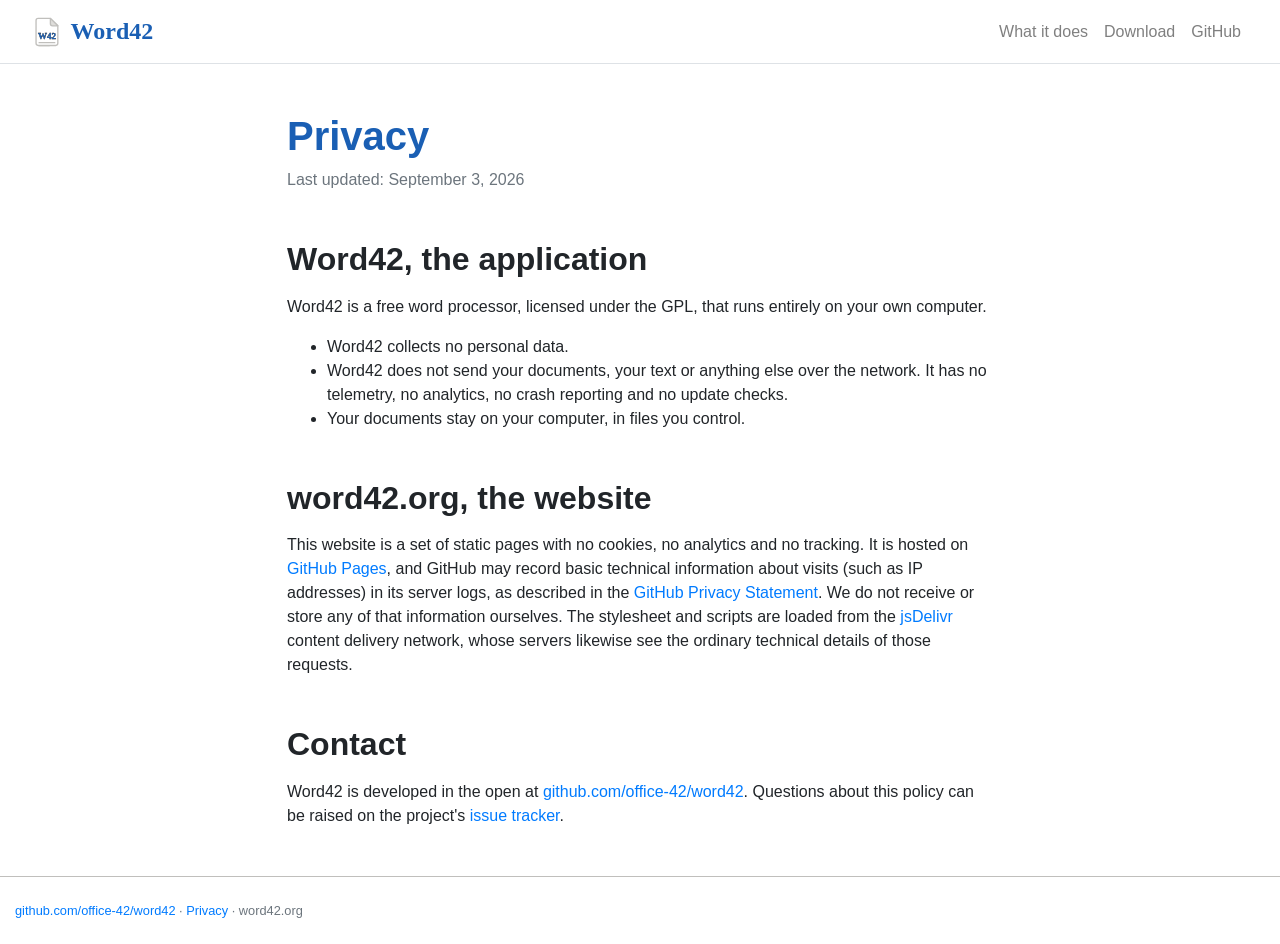
==== privacy.html @ 2c9b0827 "Serve the privacy policy as a page of the site Replace the Jekyll-markdown privacy.md with a privacy" ====
<!DOCTYPE html>
<html lang="en">
<head>
<meta charset="utf-8">
<meta name="viewport" content="width=device-width, initial-scale=1, shrink-to-fit=no">
<title>Privacy — Word42</title>
<meta name="description" content="The privacy policy of Word42, a classic word processor, and of word42.org: no data collection, no telemetry, no cookies, no tracking.">
<link rel="icon" type="image/svg+xml" href="images/icon.svg">
<link rel="stylesheet" href="https://cdn.jsdelivr.net/npm/bootstrap@4.6.2/dist/css/bootstrap.min.css">
<style>
  :root {
    --w42-blue: #1a5fb4;
    --w42-rule: #c0bfbc;
  }
  @media (min-width: 1200px) {
    .container { max-width: 1320px; }
  }
  .font-serif {
    font-family: 'Times New Roman', 'Liberation Serif', Tinos, Times, serif;
  }
  .text-w42 { color: var(--w42-blue) !important; }
  h1 { font-weight: 700; color: var(--w42-blue); }
  h2 { font-weight: 700; }
  footer { border-top: 1px solid var(--w42-rule); }
</style>
</head>
<body>

<nav class="navbar navbar-expand-md navbar-light bg-white border-bottom sticky-top">
  <div class="container">
    <a class="navbar-brand font-serif font-weight-bold text-w42" href="./" style="font-size:1.5rem;">
      <img src="images/icon.svg" width="34" height="34" alt="" style="vertical-align:middle;">
      Word42
    </a>
    <button class="navbar-toggler" type="button" data-toggle="collapse" data-target="#navContent"
            aria-controls="navContent" aria-expanded="false" aria-label="Toggle navigation">
      <span class="navbar-toggler-icon"></span>
    </button>
    <div class="collapse navbar-collapse" id="navContent">
      <ul class="navbar-nav ml-auto">
        <li class="nav-item"><a class="nav-link" href="./#about">What it does</a></li>
        <li class="nav-item"><a class="nav-link" href="./#download">Download</a></li>
        <li class="nav-item"><a class="nav-link" href="https://github.com/office-42/word42">GitHub</a></li>
      </ul>
    </div>
  </div>
</nav>

<main class="py-5">
  <div class="container" style="max-width: 46rem;">
    <h1 class="mb-2">Privacy</h1>
    <p class="text-muted">Last updated: September 3, 2026</p>

    <h2 class="mt-5 mb-3">Word42, the application</h2>
    <p>Word42 is a free word processor, licensed under the GPL, that runs entirely on your
    own computer.</p>
    <ul>
      <li>Word42 collects no personal data.</li>
      <li>Word42 does not send your documents, your text or anything else over the network.
      It has no telemetry, no analytics, no crash reporting and no update checks.</li>
      <li>Your documents stay on your computer, in files you control.</li>
    </ul>

    <h2 class="mt-5 mb-3">word42.org, the website</h2>
    <p>This website is a set of static pages with no cookies, no analytics and no tracking.
    It is hosted on <a href="https://pages.github.com/">GitHub Pages</a>, and GitHub may
    record basic technical information about visits (such as IP addresses) in its server
    logs, as described in the
    <a href="https://docs.github.com/en/site-policy/privacy-policies/github-general-privacy-statement">GitHub
    Privacy Statement</a>. We do not receive or store any of that information ourselves.
    The stylesheet and scripts are loaded from the
    <a href="https://www.jsdelivr.com/">jsDelivr</a> content delivery network, whose
    servers likewise see the ordinary technical details of those requests.</p>

    <h2 class="mt-5 mb-3">Contact</h2>
    <p class="mb-0">Word42 is developed in the open at
    <a href="https://github.com/office-42/word42">github.com/office-42/word42</a>.
    Questions about this policy can be raised on the project's
    <a href="https://github.com/office-42/word42/issues">issue tracker</a>.</p>
  </div>
</main>

<footer class="py-4 bg-white">
  <div class="container">
    <p class="small text-muted mb-0">
      <a href="https://github.com/office-42/word42">github.com/office-42/word42</a> ·
      <a href="privacy">Privacy</a> · word42.org
    </p>
  </div>
</footer>

<script src="https://cdn.jsdelivr.net/npm/jquery@3.5.1/dist/jquery.slim.min.js"></script>
<script src="https://cdn.jsdelivr.net/npm/bootstrap@4.6.2/dist/js/bootstrap.bundle.min.js"></script>
</body>
</html>
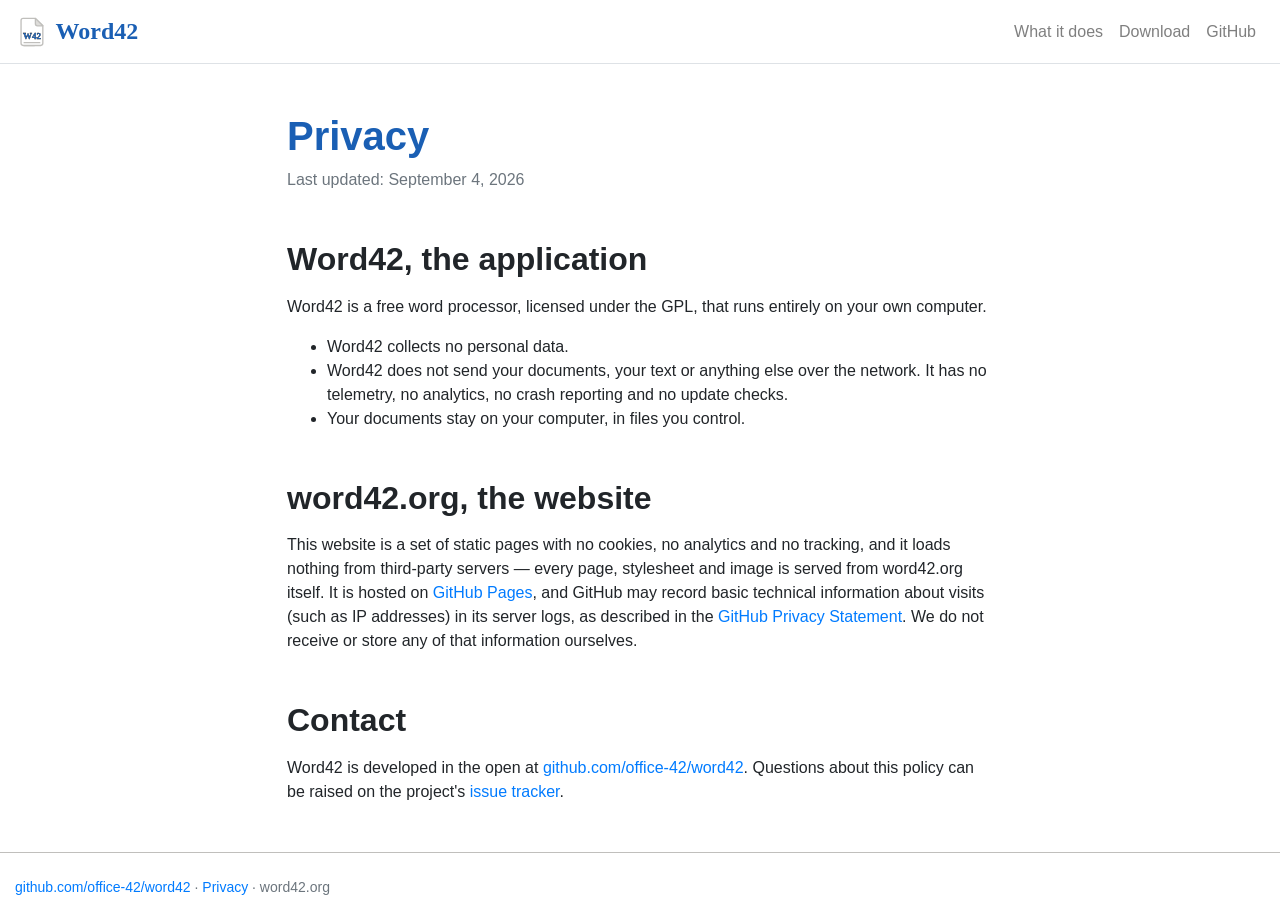
==== commit 9bc89a9b: "Make the site self-contained and easier to scan Bootstrap's stylesheet is served from word42.org its" ====
--- a/privacy.html
+++ b/privacy.html
@@ -5,8 +5,16 @@
 <meta name="viewport" content="width=device-width, initial-scale=1, shrink-to-fit=no">
 <title>Privacy — Word42</title>
 <meta name="description" content="The privacy policy of Word42, a classic word processor, and of word42.org: no data collection, no telemetry, no cookies, no tracking.">
+<link rel="canonical" href="https://word42.org/privacy">
+<meta property="og:type" content="website">
+<meta property="og:title" content="Privacy — Word42">
+<meta property="og:description" content="The privacy policy of Word42, a classic word processor, and of word42.org: no data collection, no telemetry, no cookies, no tracking.">
+<meta property="og:url" content="https://word42.org/privacy">
+<meta name="twitter:card" content="summary">
+<meta name="theme-color" content="#1a5fb4">
 <link rel="icon" type="image/svg+xml" href="images/icon.svg">
-<link rel="stylesheet" href="https://cdn.jsdelivr.net/npm/bootstrap@4.6.2/dist/css/bootstrap.min.css">
+<link rel="apple-touch-icon" href="images/icon-180.png">
+<link rel="stylesheet" href="css/bootstrap.min.css">
 <style>
   :root {
     --w42-blue: #1a5fb4;
@@ -19,6 +27,11 @@
     font-family: 'Times New Roman', 'Liberation Serif', Tinos, Times, serif;
   }
   .text-w42 { color: var(--w42-blue) !important; }
+  .navbar-brand { font-size: 1.5rem; }
+  .navbar .nav-link { white-space: nowrap; }
+  @media (max-width: 480px) {
+    .brand-name { display: none; }
+  }
   h1 { font-weight: 700; color: var(--w42-blue); }
   h2 { font-weight: 700; }
   footer { border-top: 1px solid var(--w42-rule); }
@@ -26,30 +39,24 @@
 </head>
 <body>
 
-<nav class="navbar navbar-expand-md navbar-light bg-white border-bottom sticky-top">
+<nav class="navbar navbar-expand navbar-light bg-white border-bottom sticky-top">
   <div class="container">
-    <a class="navbar-brand font-serif font-weight-bold text-w42" href="./" style="font-size:1.5rem;">
-      <img src="images/icon.svg" width="34" height="34" alt="" style="vertical-align:middle;">
-      Word42
+    <a class="navbar-brand font-serif font-weight-bold text-w42" href="./">
+      <img src="images/icon.svg" width="34" height="34" alt="Word42" style="vertical-align:middle;">
+      <span class="brand-name">Word42</span>
     </a>
-    <button class="navbar-toggler" type="button" data-toggle="collapse" data-target="#navContent"
-            aria-controls="navContent" aria-expanded="false" aria-label="Toggle navigation">
-      <span class="navbar-toggler-icon"></span>
-    </button>
-    <div class="collapse navbar-collapse" id="navContent">
-      <ul class="navbar-nav ml-auto">
-        <li class="nav-item"><a class="nav-link" href="./#about">What it does</a></li>
-        <li class="nav-item"><a class="nav-link" href="./#download">Download</a></li>
-        <li class="nav-item"><a class="nav-link" href="https://github.com/office-42/word42">GitHub</a></li>
-      </ul>
-    </div>
+    <ul class="navbar-nav ml-auto">
+      <li class="nav-item"><a class="nav-link" href="./#about">What it does</a></li>
+      <li class="nav-item"><a class="nav-link" href="./#download">Download</a></li>
+      <li class="nav-item"><a class="nav-link" href="https://github.com/office-42/word42">GitHub</a></li>
+    </ul>
   </div>
 </nav>
 
 <main class="py-5">
   <div class="container" style="max-width: 46rem;">
     <h1 class="mb-2">Privacy</h1>
-    <p class="text-muted">Last updated: September 3, 2026</p>
+    <p class="text-muted">Last updated: September 4, 2026</p>
 
     <h2 class="mt-5 mb-3">Word42, the application</h2>
     <p>Word42 is a free word processor, licensed under the GPL, that runs entirely on your
@@ -62,15 +69,14 @@
     </ul>
 
     <h2 class="mt-5 mb-3">word42.org, the website</h2>
-    <p>This website is a set of static pages with no cookies, no analytics and no tracking.
-    It is hosted on <a href="https://pages.github.com/">GitHub Pages</a>, and GitHub may
-    record basic technical information about visits (such as IP addresses) in its server
-    logs, as described in the
+    <p>This website is a set of static pages with no cookies, no analytics and no tracking,
+    and it loads nothing from third-party servers — every page, stylesheet and image is
+    served from word42.org itself. It is hosted on
+    <a href="https://pages.github.com/">GitHub Pages</a>, and GitHub may record basic
+    technical information about visits (such as IP addresses) in its server logs, as
+    described in the
     <a href="https://docs.github.com/en/site-policy/privacy-policies/github-general-privacy-statement">GitHub
-    Privacy Statement</a>. We do not receive or store any of that information ourselves.
-    The stylesheet and scripts are loaded from the
-    <a href="https://www.jsdelivr.com/">jsDelivr</a> content delivery network, whose
-    servers likewise see the ordinary technical details of those requests.</p>
+    Privacy Statement</a>. We do not receive or store any of that information ourselves.</p>
 
     <h2 class="mt-5 mb-3">Contact</h2>
     <p class="mb-0">Word42 is developed in the open at
@@ -89,7 +95,5 @@
   </div>
 </footer>
 
-<script src="https://cdn.jsdelivr.net/npm/jquery@3.5.1/dist/jquery.slim.min.js"></script>
-<script src="https://cdn.jsdelivr.net/npm/bootstrap@4.6.2/dist/js/bootstrap.bundle.min.js"></script>
 </body>
 </html>
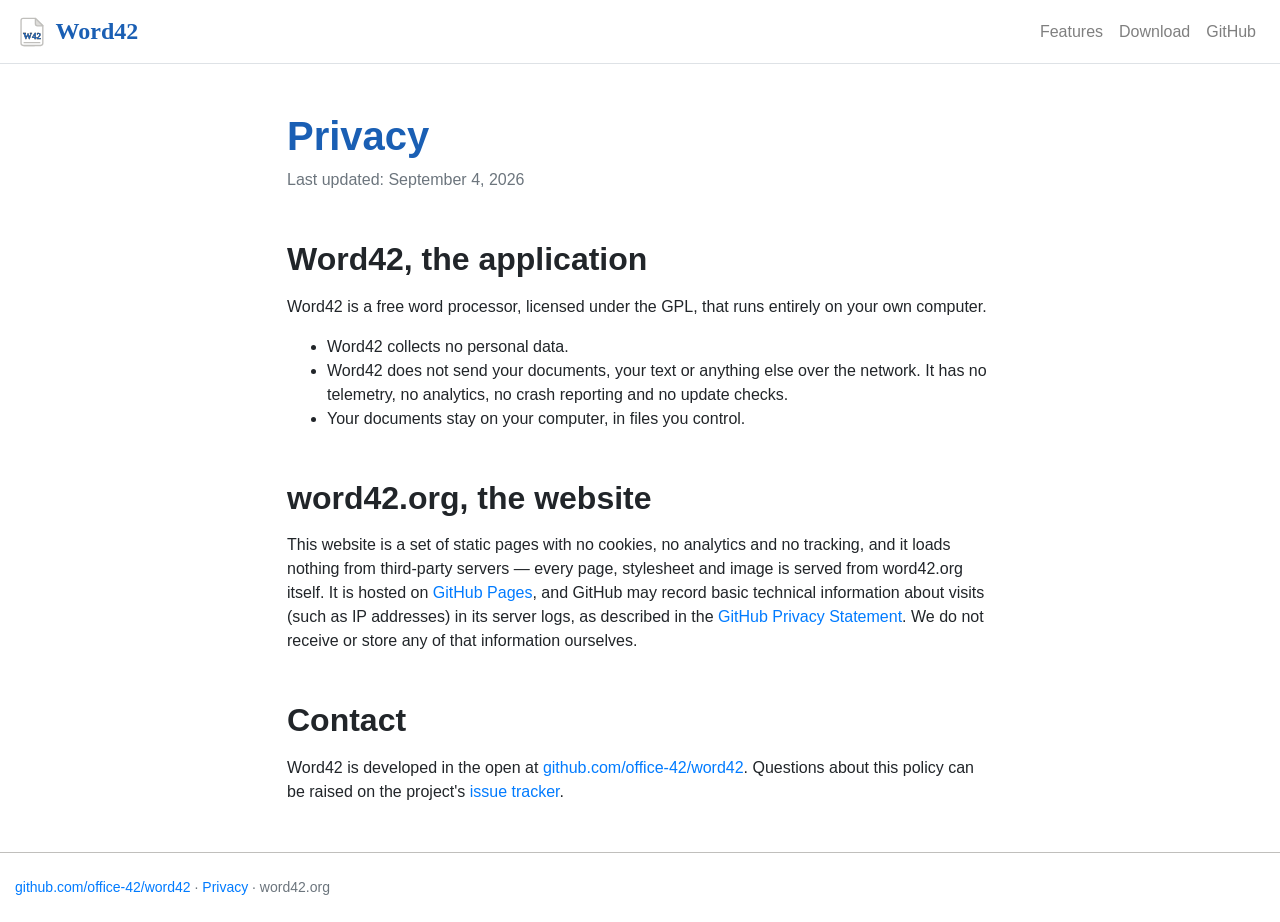
==== commit 7f2b6f59: "Call the feature section Features and say more in it "What it does" becomes "Features", in the secti" ====
--- a/privacy.html
+++ b/privacy.html
@@ -46,7 +46,7 @@
       <span class="brand-name">Word42</span>
     </a>
     <ul class="navbar-nav ml-auto">
-      <li class="nav-item"><a class="nav-link" href="./#about">What it does</a></li>
+      <li class="nav-item"><a class="nav-link" href="./#features">Features</a></li>
       <li class="nav-item"><a class="nav-link" href="./#download">Download</a></li>
       <li class="nav-item"><a class="nav-link" href="https://github.com/office-42/word42">GitHub</a></li>
     </ul>
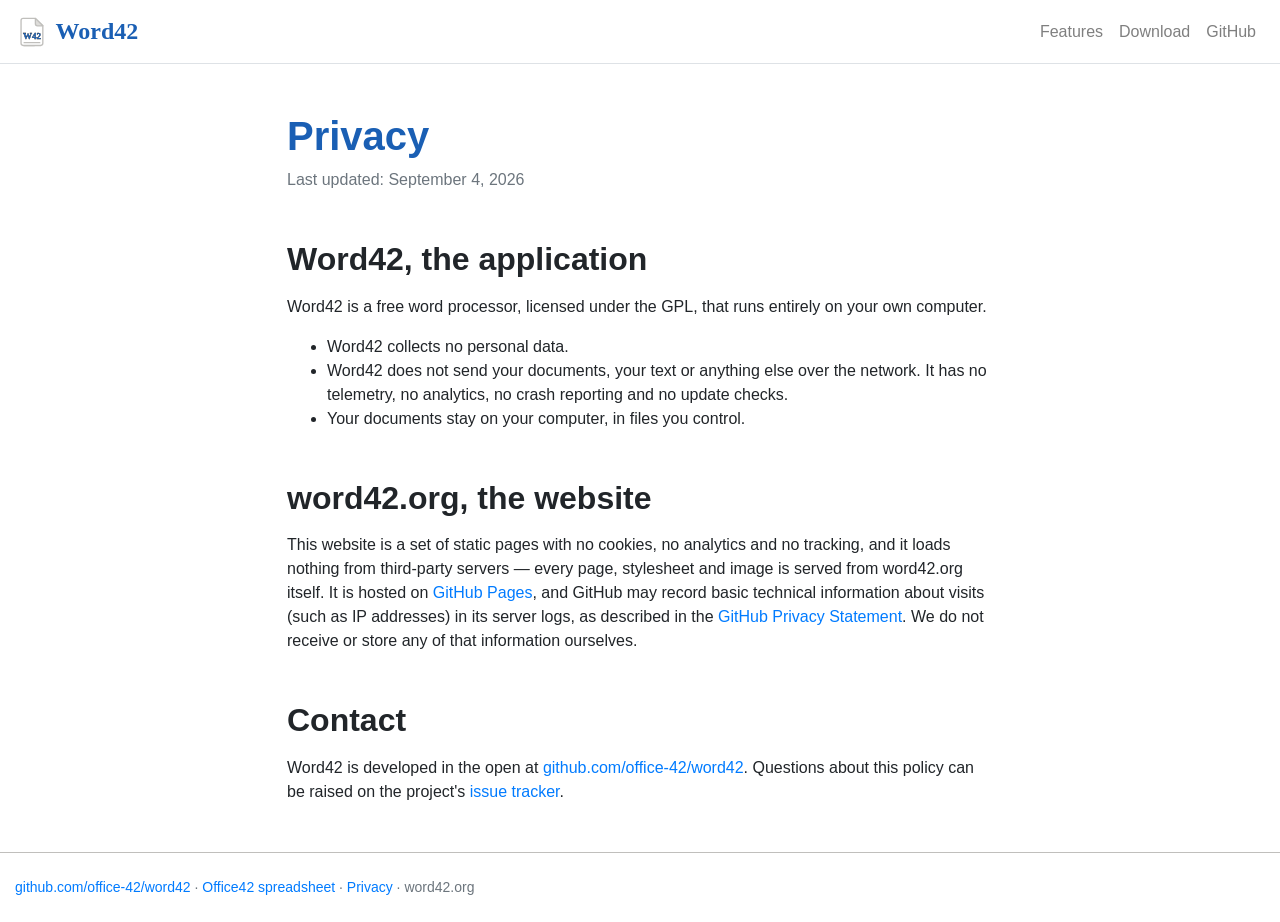
==== commit 68060999: "Link to Office42, the spreadsheet app Co-Authored-By: Claude Fable 5.1 <noreply@anthropic.com> Claud" ====
--- a/privacy.html
+++ b/privacy.html
@@ -90,6 +90,7 @@
   <div class="container">
     <p class="small text-muted mb-0">
       <a href="https://github.com/office-42/word42">github.com/office-42/word42</a> ·
+      <a href="https://office42.net/">Office42 spreadsheet</a> ·
       <a href="privacy">Privacy</a> · word42.org
     </p>
   </div>
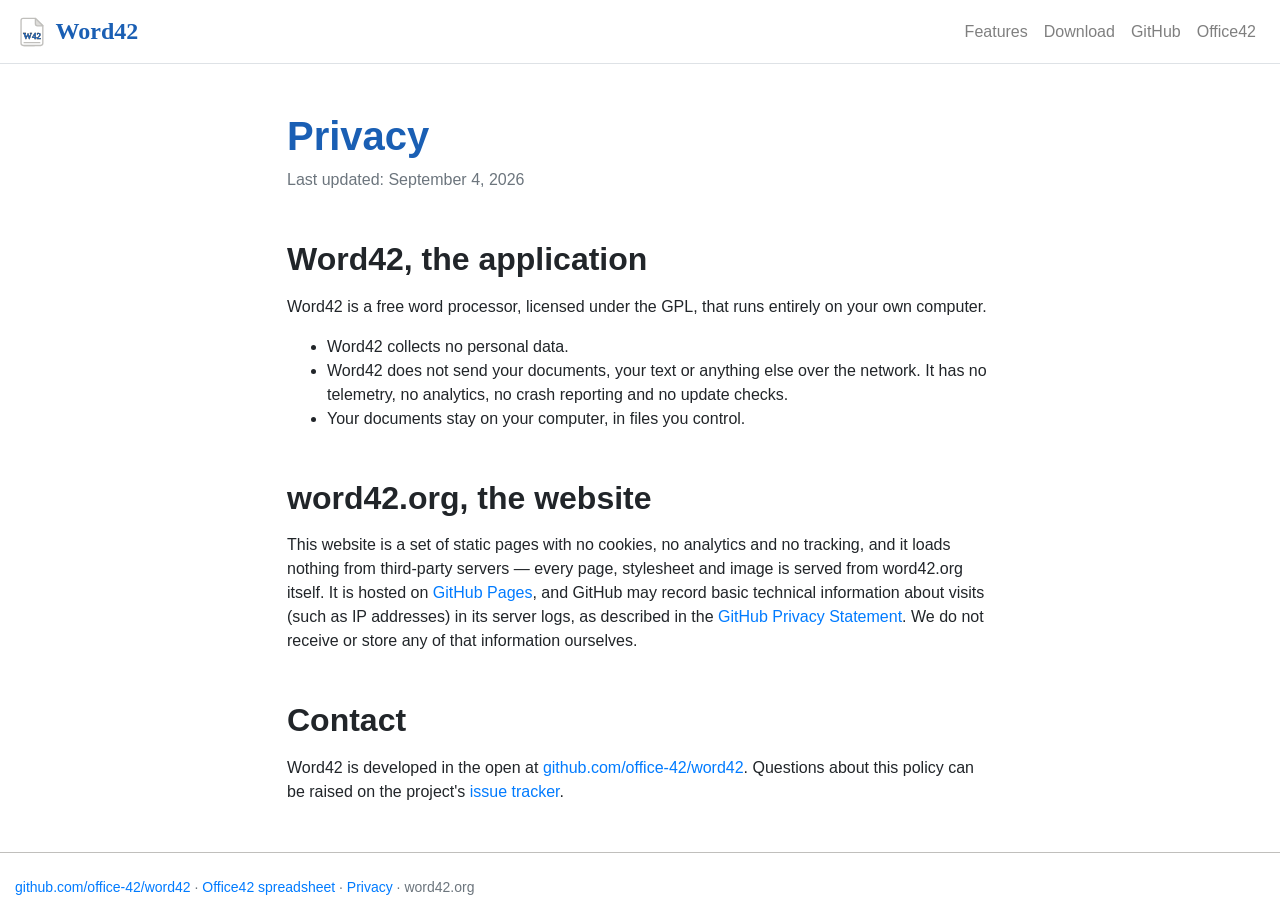
==== commit 83505354: "Put Office42 in the navigation bar Co-Authored-By: Claude Fable 5.1 <noreply@anthropic.com> Claude-S" ====
--- a/privacy.html
+++ b/privacy.html
@@ -49,6 +49,7 @@
       <li class="nav-item"><a class="nav-link" href="./#features">Features</a></li>
       <li class="nav-item"><a class="nav-link" href="./#download">Download</a></li>
       <li class="nav-item"><a class="nav-link" href="https://github.com/office-42/word42">GitHub</a></li>
+      <li class="nav-item"><a class="nav-link" href="https://office42.net/">Office42</a></li>
     </ul>
   </div>
 </nav>
